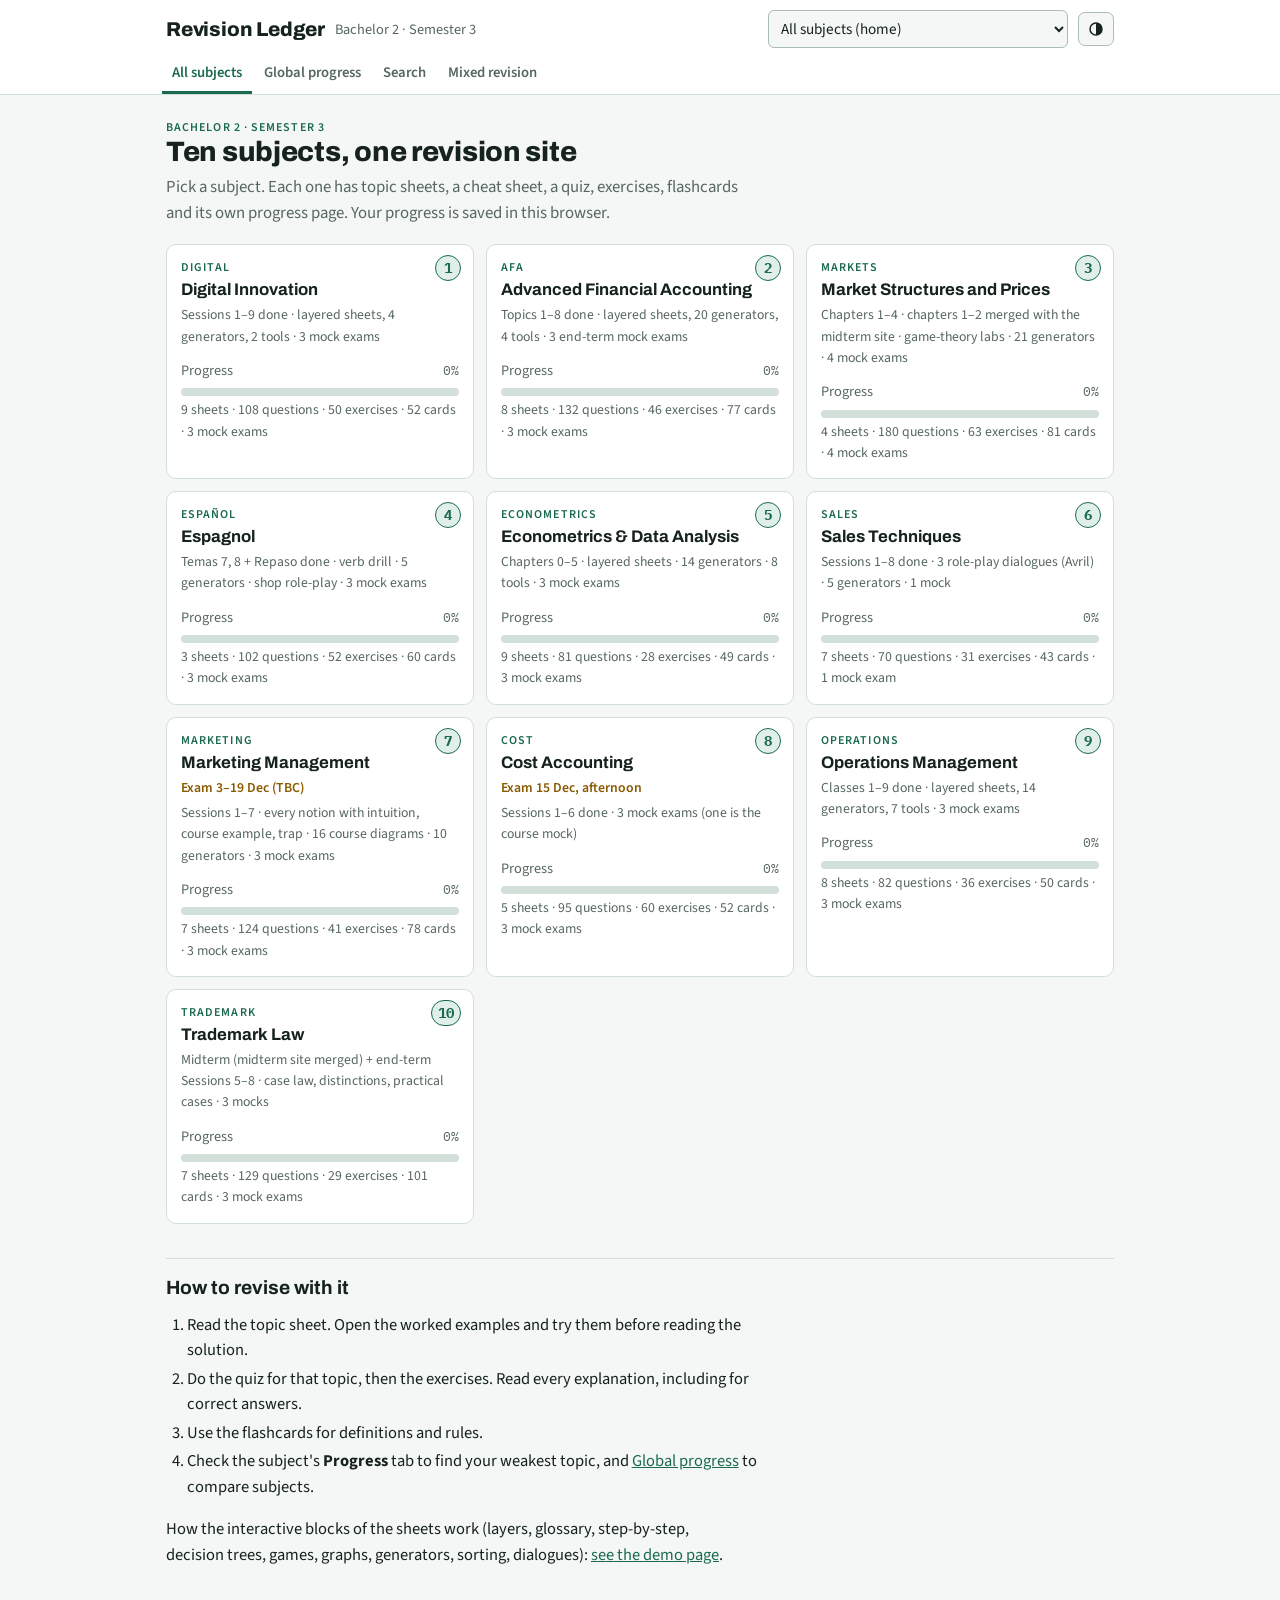
==== site/index.html @ c90f9401 "MazRévision" ====
<!doctype html>
<html lang="en">
<head>
<meta charset="utf-8">
<meta name="viewport" content="width=device-width,initial-scale=1,viewport-fit=cover">
<title>Revision Ledger</title>
<!-- theme chosen with the header toggle, applied before the first paint -->
<script>try{var p=JSON.parse(localStorage.getItem('revledger:prefs')||'{}');if(p.theme==='light'||p.theme==='dark')document.documentElement.setAttribute('data-theme',p.theme)}catch(e){}</script>
<link rel="preconnect" href="https://fonts.googleapis.com">
<link rel="preconnect" href="https://fonts.gstatic.com" crossorigin>
<link rel="stylesheet" href="https://fonts.googleapis.com/css2?family=Archivo:wght@500;700;800&family=Source+Sans+3:ital,wght@0,400;0,600;0,700;1,400&family=IBM+Plex+Mono:wght@400;500&display=swap">
<link rel="stylesheet" href="assets/style.css">
</head>
<body>
<header class="top" id="top"></header>
<main id="main"><noscript><p>This site needs JavaScript to run.</p></noscript></main>

<!-- 1. Engine (always first) -->
<script src="assets/engine.js"></script>
<script src="assets/widgets.js"></script>

<!-- 2. Catalogue: the ten subjects (name, short name). Display order = SUBJECT_ORDER in assets/engine.js (exam order), not this list. A subject without a loaded file shows as "not added yet". -->
<script>
Rev.catalog([
  {slug:'digital-innovation',    name:'Digital Innovation',              short:'Digital'},
  {slug:'afa',                   name:'Advanced Financial Accounting',   short:'AFA'},
  {slug:'market-structures',     name:'Market Structures and Price',     short:'Markets'},
  {slug:'espagnol',              name:'Espagnol',                        short:'Español'},
  {slug:'econometrics',          name:'Econometrics & Data Analysis',    short:'Econometrics'},
  {slug:'sales-techniques',      name:'Sales Techniques',                short:'Sales'},
  {slug:'marketing-management',  name:'Marketing Management',            short:'Marketing'},
  {slug:'cost-accounting',       name:'Cost Accounting',                 short:'Cost'},
  {slug:'operations-management', name:'Operations Management',           short:'Operations'},
  {slug:'trademark-law',         name:'Trademark Law',                   short:'Trademark'}
]);
</script>

<!-- 3. Shared modules (before the subjects that use them) -->
<script src="modules/accounting.js"></script>
<script src="modules/law.js"></script>

<!-- 4. Subjects: one tag per file in subjects/ (any order: the display order comes from SUBJECT_ORDER) -->
<script src="subjects/digital-innovation.js"></script>
<script src="subjects/afa.js"></script>
<script src="subjects/market-structures.js"></script>
<script src="subjects/espagnol.js"></script>
<script src="subjects/econometrics.js"></script>
<script src="subjects/sales-techniques.js"></script>
<script src="subjects/marketing-management.js"></script>
<script src="subjects/cost-accounting.js"></script>
<script src="subjects/operations-management.js"></script>
<script src="subjects/trademark-law.js"></script>

<!-- 5. Site-wide pages across all subjects (#search, #mixed) -->
<script src="assets/hub.js"></script>
</body>
</html>
---- site/assets/style.css ----
/* Revision Ledger: shared design, taken from the AFA Revision Ledger.
   Every colour is a token on :root, redefined for dark mode (system setting, or the header toggle through data-theme).
   Layout: sticky header (brand, subject selector, theme toggle, section tabs), single reading column (max 980px). */
:root{
  --paper:#f4f7f5; --surface:#ffffff; --ink:#15221d; --muted:#56675f; --rule:#d3dfd9; --rule-strong:#a9bdb4;
  --ledger:#1b6a50; --ledger-soft:#e1efe9; --debit:#1f4c8c; --credit:#a3342b;
  --ok:#1f7a45; --ok-soft:#e2f3e8; --bad:#b0352a; --bad-soft:#f8e4e1; --warn:#8a5a00; --warn-soft:#fbf0d9;
  --f-display:"Archivo","Helvetica Neue",Arial,sans-serif;
  --f-body:"Source Sans 3","Segoe UI",system-ui,sans-serif;
  --f-mono:"IBM Plex Mono",ui-monospace,"SFMono-Regular",Menlo,monospace;
  color-scheme:light;
}
@media (prefers-color-scheme: dark){:root:not([data-theme="light"]){
  --paper:#0e1412; --surface:#151e1a; --ink:#e2ebe6; --muted:#93a59c; --rule:#26342e; --rule-strong:#3d5048;
  --ledger:#56b893; --ledger-soft:#173027; --debit:#86aef0; --credit:#ef8f84;
  --ok:#5fcb8a; --ok-soft:#163223; --bad:#f0897d; --bad-soft:#3a1d1a; --warn:#e5b65c; --warn-soft:#352a14; color-scheme:dark}}
:root[data-theme="dark"]{
  --paper:#0e1412; --surface:#151e1a; --ink:#e2ebe6; --muted:#93a59c; --rule:#26342e; --rule-strong:#3d5048;
  --ledger:#56b893; --ledger-soft:#173027; --debit:#86aef0; --credit:#ef8f84;
  --ok:#5fcb8a; --ok-soft:#163223; --bad:#f0897d; --bad-soft:#3a1d1a; --warn:#e5b65c; --warn-soft:#352a14; color-scheme:dark}
*{box-sizing:border-box}
html{-webkit-text-size-adjust:100%;text-size-adjust:100%}
body{margin:0;background:var(--paper);color:var(--ink);font-family:var(--f-body);font-size:16.5px;line-height:1.55;padding-bottom:env(safe-area-inset-bottom,0px)}
img{max-width:100%}
[hidden]{display:none!important}
a{color:var(--ledger)}
.sr-only{position:absolute;width:1px;height:1px;padding:0;margin:-1px;overflow:hidden;clip:rect(0,0,0,0);white-space:nowrap;border:0}

/* ---------- header ---------- */
header.top{position:sticky;top:0;z-index:10;background:var(--surface);border-bottom:1px solid var(--rule);padding-top:env(safe-area-inset-top,0px)}
.top-inner{max-width:980px;margin:0 auto;padding:10px 16px 0;display:flex;flex-direction:column;gap:6px}
.bar-row{display:flex;align-items:center;gap:10px;min-width:0}
.brand{flex:none;color:var(--ink);text-decoration:none;font-family:var(--f-display);font-weight:800;font-size:1.25rem;letter-spacing:-.01em;white-space:nowrap}
.tagline{flex:1 1 0;min-width:0;color:var(--muted);font-size:.9rem;white-space:nowrap;overflow:hidden;text-overflow:ellipsis;padding-top:3px}
.subj-sel{margin-left:auto;flex:0 1 300px;min-width:0}
.theme-btn{flex:none;display:inline-grid;place-items:center;width:36px;height:34px;padding:0;border:1px solid var(--rule-strong);border-radius:7px;background:var(--paper);color:var(--ink);cursor:pointer}
.theme-btn svg{width:18px;height:18px}
nav.tabs{display:flex;gap:2px;overflow-x:auto;scrollbar-width:thin;margin:0 -4px}
nav.tabs a{font:600 .92rem var(--f-body);color:var(--muted);text-decoration:none;border-bottom:3px solid transparent;padding:8px 10px;white-space:nowrap}
nav.tabs a[aria-current="page"]{color:var(--ledger);border-bottom-color:var(--ledger)}
nav.tabs a:hover{color:var(--ink)}
@media (max-width:700px){.tagline{display:none}.subj-sel{flex:1 1 auto;max-width:none}}
@media (max-width:420px){.brand{font-size:1.02rem}}
a:focus-visible,button:focus-visible,select:focus-visible,input:focus-visible,summary:focus-visible,[tabindex]:focus-visible{outline:2px solid var(--ledger);outline-offset:2px}

/* ---------- reading column and sheet typography ---------- */
main{max-width:980px;margin:0 auto;padding-inline:16px;padding-block:24px 64px}
h2{font-family:var(--f-display);font-weight:800;font-size:1.75rem;line-height:1.15;margin:0 0 6px;text-wrap:balance;letter-spacing:-.01em}
h3{font-family:var(--f-display);font-weight:700;font-size:1.2rem;margin:34px 0 10px;text-wrap:balance;padding-top:14px;border-top:1px solid var(--rule)}
h4{font-family:var(--f-display);font-weight:700;font-size:1rem;margin:18px 0 6px}
p,li{max-width:72ch}
ul,ol{padding-left:1.25em;margin:8px 0}
li{margin:3px 0}
.lede{color:var(--muted);font-size:1.05rem;margin:0 0 18px}
.eyebrow{font:600 .75rem var(--f-body);text-transform:uppercase;letter-spacing:.09em;color:var(--ledger)}
code,.num{font-family:var(--f-mono);font-size:.92em}
.formula{font-family:var(--f-mono);font-size:.92rem;background:var(--ledger-soft);border-left:3px solid var(--ledger);padding:10px 12px;margin:10px 0;border-radius:0 6px 6px 0;overflow-x:auto;white-space:pre-wrap}
.trap{background:var(--warn-soft);border:1px solid color-mix(in srgb,var(--warn) 35%,transparent);border-radius:8px;padding:10px 14px;margin:14px 0}
.trap>b:first-child{color:var(--warn);font-size:.78rem;text-transform:uppercase;letter-spacing:.08em;display:block;margin-bottom:2px}
.note{background:var(--surface);border:1px dashed var(--rule-strong);border-radius:8px;padding:10px 14px;margin:14px 0;color:var(--muted);font-size:.95rem}
.note b:first-child{color:var(--ink)}
.tbl{overflow-x:auto;margin:10px 0}
table{border-collapse:collapse;font-size:.95rem;min-width:100%}
th,td{padding:6px 10px;border-bottom:1px solid var(--rule);text-align:left;vertical-align:top}
th{font:600 .78rem var(--f-body);text-transform:uppercase;letter-spacing:.06em;color:var(--muted);border-bottom:1px solid var(--rule-strong)}
td.n,th.n{text-align:right;font-family:var(--f-mono);font-variant-numeric:tabular-nums;white-space:nowrap}
table.je{background:var(--surface);border:1px solid var(--rule);border-radius:6px}
table.je td.dr{color:var(--debit)} table.je td.cr{color:var(--credit)}
table.je td.acc.credit{padding-left:34px}
table.je td.type{font-family:var(--f-mono);font-size:.82rem;color:var(--muted);white-space:nowrap}
.ex{background:var(--surface);border:1px solid var(--rule);border-left:4px solid var(--debit);border-radius:0 8px 8px 0;margin:14px 0;padding:0 14px}
.ex>.ex-h{padding:10px 0 6px;font-weight:600;display:flex;gap:8px;align-items:baseline;flex-wrap:wrap;border-bottom:1px solid var(--rule);margin-bottom:8px}
.ex>.ex-h .tag{margin-left:auto;font:500 .72rem var(--f-mono);color:var(--muted);white-space:nowrap;text-transform:uppercase;letter-spacing:.04em}
.ex>.ex-b{padding:0 0 12px}
.ex>.ex-b>:first-child{margin-top:0}
.grid2{display:grid;grid-template-columns:repeat(auto-fit,minmax(260px,1fr));gap:14px}
.grid2>*{min-width:0}
.panel{background:var(--surface);border:1px solid var(--rule);border-radius:10px;padding:14px 16px}
.panel h4{margin-top:0}
.panel .meta{color:var(--muted);font-size:.88rem;margin:8px 0 0}
.pill{display:inline-block;font:600 .72rem var(--f-body);letter-spacing:.05em;text-transform:uppercase;padding:2px 8px;border-radius:99px;background:var(--ledger-soft);color:var(--ledger)}
.pill.src{background:transparent;border:1px solid var(--rule-strong);color:var(--muted)}
.btn{font:600 .95rem var(--f-body);border-radius:7px;padding:8px 14px;border:1px solid var(--ledger);background:var(--ledger);color:var(--surface);cursor:pointer}
a.btn,label.btn{text-decoration:none;display:inline-block}
.btn.ghost{background:transparent;color:var(--ledger)}
.btn.small{padding:5px 10px;font-size:.85rem}
.btn:disabled{opacity:.45;cursor:default}
.row{display:flex;gap:10px;flex-wrap:wrap;align-items:center}
select,input[type=text]{font:inherit;font-size:.95rem;color:var(--ink);background:var(--paper);border:1px solid var(--rule-strong);border-radius:6px;padding:6px 8px;max-width:100%}
.filters{display:flex;gap:8px;flex-wrap:wrap;margin:6px 0 16px}
.chip{font:600 .85rem var(--f-body);border:1px solid var(--rule-strong);background:var(--surface);color:var(--muted);border-radius:99px;padding:5px 12px;cursor:pointer}
a.chip{text-decoration:none;display:inline-block}
.chip[aria-pressed="true"],.chip[aria-current="page"]{background:var(--ledger);border-color:var(--ledger);color:var(--surface)}
.ok-t{color:var(--ok)} .ko-t{color:var(--bad)}
.done-mark{color:var(--ok);font-weight:600}

/* ---------- home, overview and sheet navigation ---------- */
.toc{display:grid;grid-template-columns:repeat(auto-fit,minmax(210px,1fr));gap:12px;margin:16px 0}
.toc a,.toc button{text-align:left;font:inherit;color:var(--ink);text-decoration:none;background:var(--surface);border:1px solid var(--rule);border-radius:10px;padding:14px;cursor:pointer;display:flex;flex-direction:column;gap:4px;min-width:0}
.toc a:hover,.toc button:hover{border-color:var(--ledger)}
.toc b{font-family:var(--f-display);font-size:1.02rem}
.toc small{color:var(--muted)}
.toc small.done-mark{color:var(--ok)}
.subjects{display:grid;grid-template-columns:repeat(auto-fill,minmax(260px,1fr));gap:12px;margin:16px 0}
.subj{display:flex;flex-direction:column;gap:4px;background:var(--surface);border:1px solid var(--rule);border-radius:10px;padding:14px;color:var(--ink);text-decoration:none;min-width:0}
.subj:hover{border-color:var(--ledger)}
.subj b{font-family:var(--f-display);font-size:1.05rem;line-height:1.25}
.subj small{color:var(--muted)}
.subj .stat{margin:8px 0 2px}
.subj.todo{background:transparent;border-style:dashed}
.subj.todo b{color:var(--muted)}
.sheetnav{display:flex;gap:8px;flex-wrap:wrap;align-items:center;margin:0 0 20px}
.sheetnav .pill{margin-left:auto}
.pager{display:flex;gap:10px;flex-wrap:wrap;align-items:center;margin-top:36px;padding-top:14px;border-top:1px solid var(--rule)}
.pager .nav{margin-left:auto;display:flex;gap:8px;flex-wrap:wrap}
hr.sep{border:0;border-top:2px solid var(--rule-strong);margin:40px 0}

/* ---------- quiz and exercises ---------- */
.qcard{background:var(--surface);border:1px solid var(--rule);border-radius:12px;padding:18px}
.qmeta{display:flex;gap:8px;flex-wrap:wrap;align-items:center;margin-bottom:10px;color:var(--muted);font-size:.85rem}
.qtext{font-size:1.08rem;font-weight:600;margin:0 0 12px;white-space:pre-line}
.opts{display:flex;flex-direction:column;gap:8px}
.opt{text-align:left;font:inherit;color:var(--ink);background:var(--paper);border:1px solid var(--rule-strong);border-radius:8px;padding:9px 12px;cursor:pointer;display:flex;gap:10px}
.opt .k{font-family:var(--f-mono);color:var(--muted)}
.opt:hover:not(:disabled){border-color:var(--ledger)}
.opt[aria-pressed="true"]{background:var(--ledger-soft);border-color:var(--ledger)}
.opt.right{background:var(--ok-soft);border-color:var(--ok)}
.opt.wrong{background:var(--bad-soft);border-color:var(--bad)}
.opt:disabled{cursor:default}
.feedback{margin-top:14px;padding:12px 14px;border-radius:8px;background:var(--paper);border:1px solid var(--rule)}
.feedback.ok b.v{color:var(--ok)} .feedback.ko b.v{color:var(--bad)}
.score{font-family:var(--f-mono);font-size:.9rem;color:var(--muted)}
.drill{background:var(--surface);border:1px solid var(--rule);border-radius:12px;padding:16px;margin:0 0 16px}
.drill .prompt{margin:6px 0 12px}
.xcard .xtitle{color:var(--ink)}
.xstat{margin-left:auto}
.result{margin-top:10px;font-size:.95rem}
.result.ok{color:var(--ok)} .result.ko{color:var(--bad)}
.box:not(:empty){margin-top:12px}
.answer{margin:6px 0 10px}
.hint{font-size:.9rem;color:var(--muted);margin:8px 0 0}
.ansrow{display:flex;gap:8px;align-items:center;flex-wrap:wrap;margin-top:10px;font-weight:600}
.ansrow input{width:150px;font-family:var(--f-mono);text-align:right}
.ansrow input.txt{width:min(100%,340px);font-family:var(--f-body);text-align:left}
.ansrow .unit{color:var(--muted);font-weight:400}
input.good,select.good{background:var(--ok-soft);border-color:var(--ok)}
input.bad,select.bad{background:var(--bad-soft);border-color:var(--bad)}
input.warn{background:var(--warn-soft);border-color:var(--warn)}
.part{margin-top:14px;padding-top:10px;border-top:1px dashed var(--rule)}
.part-q{font-weight:600}
.part .ansrow{margin-top:6px}
.mrow{display:grid;grid-template-columns:minmax(0,1fr) minmax(0,1fr);gap:6px 12px;align-items:center;padding:7px 0;border-bottom:1px solid var(--rule)}
.mrow select{width:100%}
.mrow.good label{color:var(--ok)} .mrow.bad label{color:var(--bad)}
@media (max-width:560px){.mrow{grid-template-columns:minmax(0,1fr)}}
.olist{list-style:none;padding:0;margin:8px 0;display:flex;flex-direction:column;gap:6px}
.olist li{max-width:none;margin:0;display:flex;gap:10px;align-items:center;background:var(--paper);border:1px solid var(--rule-strong);border-radius:8px;padding:6px 8px}
.olist .n{font-family:var(--f-mono);color:var(--muted);min-width:1.4em;text-align:right}
.olist .t{flex:1;min-width:0}
.olist .mv{display:flex;gap:4px}
.olist .mv button{width:34px;height:32px;border:1px solid var(--rule-strong);border-radius:6px;background:var(--surface);color:var(--ink);cursor:pointer;font-size:1rem}
.olist .mv button:disabled{opacity:.35;cursor:default}
.olist li.good{background:var(--ok-soft);border-color:var(--ok)}
.olist li.bad{background:var(--bad-soft);border-color:var(--bad)}

/* ---------- flashcards ---------- */
.fc-wrap{display:flex;flex-direction:column;align-items:center;gap:14px}
.fc{width:100%;max-width:620px;min-height:220px;background:var(--surface);border:1px solid var(--rule-strong);border-radius:14px;padding:22px;display:flex;flex-direction:column;justify-content:center;cursor:pointer;position:relative;
  background-image:repeating-linear-gradient(to bottom,transparent 0,transparent 31px,var(--rule) 31px,var(--rule) 32px);background-position:0 54px}
.fc .side{position:absolute;top:10px;left:14px;font:600 .7rem var(--f-body);text-transform:uppercase;letter-spacing:.08em;color:var(--muted)}
.fc .face{font-size:1.15rem;white-space:pre-line;background:var(--surface);padding:2px 0}
.fc.back .face{font-size:1rem}

/* ---------- progress ---------- */
.bar{height:8px;background:var(--rule);border-radius:99px;overflow:hidden}
.bar>i{display:block;height:100%;background:var(--ledger)}
.stat{display:flex;justify-content:space-between;gap:10px;font-size:.9rem;color:var(--muted);margin:10px 0 4px}
.confirm{display:inline-flex;gap:8px;align-items:center;flex-wrap:wrap}
@media (prefers-reduced-motion:no-preference){.opt,.chip,.toc a,.toc button,.subj{transition:border-color .15s,background .15s}}

/* ---------- mock exams ---------- */
.mocklist{display:grid;grid-template-columns:repeat(auto-fit,minmax(260px,1fr));gap:14px;margin:16px 0}
.mock-card{display:flex;flex-direction:column}
.mock-card h4{margin:2px 0 0;font-size:1.1rem}
.mock-card p{margin:6px 0}
.mock-card .row{margin-top:auto;padding-top:10px}
.facts{display:grid;grid-template-columns:auto minmax(0,1fr);gap:4px 16px;margin:0 0 6px}
.facts dt{color:var(--muted);font-size:.92rem}
.facts dd{margin:0}
.qnav{display:flex;flex-wrap:wrap;gap:6px;margin:10px 0 18px}
.qnav button{min-width:34px;font:600 .82rem var(--f-mono);padding:5px 6px;border:1px solid var(--rule-strong);border-radius:6px;color:var(--muted);background:var(--surface);cursor:pointer}
.qnav button.done{background:var(--ledger-soft);border-color:var(--ledger);color:var(--ledger)}
.qnav button.full{background:var(--ok-soft);border-color:var(--ok);color:var(--ok)}
.qnav button.part,.qnav button.self{background:var(--warn-soft);border-color:var(--warn);color:var(--warn)}
.qnav button.zero{background:var(--bad-soft);border-color:var(--bad);color:var(--bad)}
.msec h3 .pill{vertical-align:middle}
.mq{scroll-margin-top:130px}
.mq .qmeta .pill{margin-left:auto}
.mq .prompt{overflow-x:auto}
.ppts{font-weight:400;color:var(--muted);font-size:.88rem;white-space:nowrap}
.part-a{margin:6px 0}
.mockbar{position:fixed;left:0;right:0;bottom:0;z-index:20;background:var(--surface);border-top:1px solid var(--rule-strong);padding:8px 16px calc(8px + env(safe-area-inset-bottom,0px));box-shadow:0 -4px 14px color-mix(in srgb,var(--ink) 8%,transparent)}
.mockbar-in{max-width:980px;margin:0 auto;display:flex;gap:6px 14px;align-items:center;flex-wrap:wrap}
.timer{font:600 1.2rem var(--f-mono);font-variant-numeric:tabular-nums}
.timer.low{color:var(--bad)}
.mockbar .answered{color:var(--muted);font-size:.9rem}
.mb-act{margin-left:auto}
.mock-spacer{height:110px}
.mock-score .scorebig{font:800 2.6rem/1.1 var(--f-display);margin:4px 0;font-variant-numeric:tabular-nums}
.mock-score .scorebig small{font-size:1.25rem;color:var(--muted);font-weight:700}
.warn-t{color:var(--warn)}
.mres:not(:empty){margin-top:14px;padding-top:10px;border-top:1px dashed var(--rule-strong)}
.verdict{font-weight:600;margin:0 0 8px}
.rubric-box{margin:8px 0}
.rubric{list-style:none;padding:0;margin:6px 0 0}
.rubric li{display:flex;gap:10px;align-items:flex-start;padding:5px 0;max-width:none;border-bottom:1px solid var(--rule)}
.rubric input{margin-top:5px;width:18px;height:18px;flex:none;accent-color:var(--ledger)}
.rubric label{flex:1;min-width:0}
.rubric .rp{font-family:var(--f-mono);font-size:.85rem;color:var(--muted);white-space:nowrap}
textarea{font:inherit;font-size:.95rem;color:var(--ink);background:var(--paper);border:1px solid var(--rule-strong);border-radius:6px;padding:8px 10px;width:100%;max-width:100%;resize:vertical;display:block}
textarea:focus-visible{outline:2px solid var(--ledger);outline-offset:2px}
.sheetlink{font-size:.92rem;margin:10px 0 0}
/* print version of a mock exam */
.print-doc{background:var(--surface);border:1px solid var(--rule);border-radius:10px;padding:20px;margin-top:16px}
.print-doc[data-mode="paper"] .print-key,.print-doc[data-mode="key"] .print-paper{display:none}
.print-key{margin-top:32px;padding-top:20px;border-top:2px dashed var(--rule-strong)}
.print-doc[data-mode="key"] .print-key{margin-top:0;padding-top:0;border-top:0}
.p-head{border-bottom:2px solid var(--ink);padding-bottom:8px;margin-bottom:14px}
.p-head p{margin:4px 0}
.p-q{margin:14px 0;padding-top:10px;border-top:1px solid var(--rule)}
.p-q h4{margin:0 0 6px;display:flex;flex-wrap:wrap;gap:2px 10px;align-items:baseline}
.p-q h4 span{margin-left:auto;font:500 .82rem var(--f-mono);color:var(--muted);text-align:right}
.p-opts{margin:6px 0 0;padding-left:1.8em}
.p-part{margin-top:10px}
.p-ans{margin:10px 0;display:flex;gap:8px;align-items:flex-end;flex-wrap:wrap}
.p-line{display:inline-block;width:min(160px,40vw);border-bottom:1px solid var(--ink);height:1.3em}
.p-lines{height:calc(var(--n,6) * 1.9em);background:repeating-linear-gradient(to bottom,transparent 0,transparent calc(1.9em - 1px),var(--rule-strong) calc(1.9em - 1px),var(--rule-strong) 1.9em)}
.p-order{list-style:none;padding:0}
.p-box{display:inline-block;width:1.7em;height:1.4em;border:1px solid var(--ink);border-radius:3px;vertical-align:middle;margin-right:8px}
table.p-je td{height:1.9em;border:1px solid var(--rule)}
@media print{
  :root,:root:not([data-theme="light"]),:root[data-theme="dark"]{
    --paper:#fff;--surface:#fff;--ink:#000;--muted:#444;--rule:#bbb;--rule-strong:#777;
    --ledger:#1b6a50;--ledger-soft:#eef5f1;--debit:#1f4c8c;--credit:#a3342b;
    --ok:#1f7a45;--ok-soft:#fff;--bad:#b0352a;--bad-soft:#fff;--warn:#8a5a00;--warn-soft:#fff;color-scheme:light}
  header.top,.noprint,.mockbar,.qnav{display:none!important}
  body{font-size:11pt;background:#fff}
  main{max-width:none;padding:0}
  .print-doc{border:0;padding:0;margin:0;border-radius:0}
  .print-key{break-before:page;border-top:0;margin-top:0;padding-top:0}
  .p-q,.formula,table,.answer{break-inside:avoid}
  h3{break-after:avoid}
  a{color:inherit;text-decoration:none}
  .tbl{overflow:visible}
}

/* ---------- interactive blocks (assets/widgets.js) ---------- */
.olist .grip{cursor:grab;color:var(--muted);touch-action:none;user-select:none;padding:2px 4px;font-size:1.05rem;line-height:1}
.olist li.dragging{opacity:.55;border-style:dashed}
.olist li.drop-before{box-shadow:0 -3px 0 var(--ledger)}
.olist li.drop-after{box-shadow:0 3px 0 var(--ledger)}
/* layered notion */
.notion{margin:0 0 8px}
.notion>h3{scroll-margin-top:120px}
.ess{background:var(--surface);border:1px solid var(--rule);border-left:4px solid var(--ledger);border-radius:0 10px 10px 0;padding:10px 14px;margin:8px 0 10px}
.ess-k{display:block;font:600 .7rem var(--f-body);text-transform:uppercase;letter-spacing:.09em;color:var(--ledger);margin-bottom:2px}
.ess p{margin:4px 0}
.layer{border:1px solid var(--rule);border-radius:8px;margin:8px 0;background:var(--surface)}
.layer>.lh{display:flex;gap:10px;align-items:baseline;flex-wrap:wrap;padding:8px 12px 4px;font-weight:600}
.layer .lk{font:600 .72rem var(--f-body);text-transform:uppercase;letter-spacing:.08em;padding:2px 8px;border-radius:99px;background:var(--ledger-soft);color:var(--ledger);white-space:nowrap}
.layer.l-understand{border-left:4px solid var(--ledger);border-radius:0 8px 8px 0}
.layer.l-example{border-left:4px solid var(--debit);border-radius:0 8px 8px 0}
.layer.l-example .lk{background:color-mix(in srgb,var(--debit) 14%,transparent);color:var(--debit)}
.layer.l-trap{border-left:4px solid var(--warn);border-radius:0 8px 8px 0;background:color-mix(in srgb,var(--warn-soft) 45%,var(--surface))}
.layer.l-trap .lk{background:var(--warn-soft);color:var(--warn)}
.layer .lt{font-weight:600;min-width:0}
.layer>.lb{padding:2px 14px 12px}
.layer>.lb>:first-child{margin-top:4px}
.layer .ex{border-left-width:1px;border-radius:8px}
.tryit{border:1px dashed var(--ledger);border-radius:10px;padding:10px 14px;margin:10px 0;background:var(--paper)}
.try-k{font:600 .72rem var(--f-body);text-transform:uppercase;letter-spacing:.09em;color:var(--ledger)}
.try-q{font-weight:600;margin:4px 0 8px}
.nstat{display:flex;gap:8px;flex-wrap:wrap;align-items:center;font-size:.88rem;color:var(--muted);margin:6px 0 4px}
.chip.warnchip[aria-pressed="true"]{background:var(--warn);border-color:var(--warn)}
.sheet-toc{background:var(--surface);border:1px solid var(--rule);border-radius:10px;padding:10px 14px;margin:0 0 18px}
.sheet-toc .toc-head{display:flex;gap:10px;align-items:center;justify-content:space-between;flex-wrap:wrap}
.sheet-toc ol{list-style:none;padding:0;margin:8px 0 0;display:grid;grid-template-columns:repeat(auto-fill,minmax(220px,1fr));gap:4px 14px}
.sheet-toc li{margin:0;max-width:none}
.sheet-toc li button{font:inherit;font-size:.92rem;color:var(--ledger);background:none;border:0;padding:3px 0;cursor:pointer;text-align:left;display:flex;gap:6px;width:100%}
.sheet-toc li button span:first-child{flex:1;min-width:0}
.sheet-toc .ns{color:var(--ok);font-weight:700}
h3[tabindex="-1"]:focus{outline:none}
/* glossary */
.gl{text-decoration:underline dotted var(--ledger);text-decoration-thickness:1.5px;text-underline-offset:3px;cursor:help}
.gl:focus-visible{outline:2px solid var(--ledger);outline-offset:1px;border-radius:2px}
.gl-pop{position:absolute;z-index:40;background:var(--surface);color:var(--ink);border:1px solid var(--rule-strong);border-radius:8px;padding:9px 12px;box-shadow:0 6px 22px color-mix(in srgb,var(--ink) 16%,transparent);font-size:.92rem;line-height:1.45;display:flex;flex-direction:column;gap:3px}
.gl-pop b{font-family:var(--f-display)}
.gl-pop a{font-size:.85rem}
dl.gloss{margin:0}
.gl-letter{font:800 1.1rem var(--f-display);color:var(--ledger);border-bottom:1px solid var(--rule);margin:18px 0 4px;padding-bottom:2px}
.gl-item{padding:6px 0;border-bottom:1px solid var(--rule)}
.gl-item dt{font-weight:700}
.gl-item dt small{font-weight:400;color:var(--muted)}
.gl-item dd{margin:2px 0 0;max-width:80ch}
.gl-topic{font-size:.85rem;white-space:nowrap}
/* shared */
.w{margin:12px 0}
.w-title{font-family:var(--f-display);font-weight:700;margin:0 0 8px}
.st-intro{margin:0 0 10px}
.stepper,.tree,.game,.play,.plotw,.genw,.dialog{background:var(--surface);border:1px solid var(--rule);border-radius:12px;padding:14px 16px}
.st-list{margin:10px 0;padding-left:1.4em}
.st-list li{margin:6px 0;max-width:none}
.st-new{animation:stIn .25s ease-out}
@keyframes stIn{from{opacity:0;transform:translateY(-3px)}to{opacity:1;transform:none}}
@media (prefers-reduced-motion:reduce){.st-new{animation:none}}
/* decision tree */
.crumbs{list-style:none;padding:0;margin:4px 0 10px;display:flex;flex-direction:column;gap:4px}
.crumbs li{margin:0;max-width:none}
.crumb{font:inherit;font-size:.9rem;text-align:left;color:var(--ink);background:var(--paper);border:1px solid var(--rule);border-left:3px solid var(--ledger);border-radius:0 6px 6px 0;padding:4px 10px;cursor:pointer;width:100%}
.crumb:disabled{cursor:default}
.crumb .cq{color:var(--muted)}
.tq{font-weight:700;margin:4px 0 8px}
.tree-end{border:1px solid var(--ok);background:var(--ok-soft);border-radius:10px;padding:10px 14px}
.te-c{font:700 1.08rem var(--f-display);margin:2px 0 6px}
.case-box{background:var(--paper);border:1px solid var(--rule-strong);border-radius:8px;padding:8px 12px;margin:0 0 10px}
.tree-map ul{margin:4px 0 4px 6px;padding-left:16px;border-left:1px solid var(--rule-strong)}
.tree-map li{margin:4px 0;max-width:none}
.tm-q{font-weight:600}
.tm-end{color:var(--ok);font-weight:600}
/* games */
.gtable td,.gtable th{text-align:center;white-space:nowrap;padding:6px 6px}
.gtable tbody th{text-align:left;color:var(--ink);text-transform:none;letter-spacing:0;font:600 .92rem var(--f-body)}
.gcell{font-family:var(--f-mono)}
.gcell[role="button"]{cursor:pointer}
.gcell.on{background:var(--ledger-soft);outline:2px solid var(--ledger);outline-offset:-2px}
.gcell.good{background:var(--ok-soft);outline:2px solid var(--ok);outline-offset:-2px}
.gcell.bad{background:var(--bad-soft);outline:2px solid var(--bad);outline-offset:-2px}
.gcell.miss{outline:2px dashed var(--ok);outline-offset:-2px}
.pay{font:600 .95rem var(--f-mono);min-width:1.7em;padding:3px 4px;border:1px solid transparent;border-radius:5px;background:none;cursor:pointer}
.pay.p-r{color:var(--debit)} .pay.p-c{color:var(--credit)}
.pay.on{text-decoration:underline;text-decoration-thickness:2px;text-underline-offset:3px;border-color:currentColor}
.pay.good{background:var(--ok-soft);border-color:var(--ok)}
.pay.bad{background:var(--bad-soft);border-color:var(--bad)}
.pay.miss{border:1px dashed var(--ok)}
/* graphs */
.plot{width:100%;height:auto;display:block;max-width:560px;font-family:var(--f-body)}
.plot .pg{stroke:var(--rule);stroke-width:.6}
.plot .pax{stroke:var(--ink);stroke-width:1.2}
.plot .pt{fill:var(--muted);font-size:10px;font-family:var(--f-mono)}
.plot .pl{fill:var(--muted);font-size:11px;font-style:italic}
.plot .pd{stroke:var(--muted);stroke-dasharray:3 3}
.plot .pm{fill:var(--ink);font-size:10.5px;font-family:var(--f-mono)}
.plot .pa{font-size:11px;font-weight:700}
.plot .pp{fill:var(--ink);font-size:10.5px;font-weight:600}
.fig{margin:12px 0}
.fig figcaption{color:var(--muted);font-size:.9rem}
.plot-grid{display:grid;grid-template-columns:minmax(0,3fr) minmax(0,2fr);gap:14px;align-items:start}
@media (max-width:700px){.plot-grid{grid-template-columns:minmax(0,1fr)}}
.sliders{display:flex;flex-direction:column;gap:8px;margin-bottom:8px}
.sl label{display:flex;justify-content:space-between;gap:8px;font-size:.9rem;font-weight:600}
.sl output{color:var(--ledger)}
.sl input[type=range]{width:100%;accent-color:var(--ledger)}
.readout{margin-top:8px;font-size:.92rem}
.readout table{font-size:.9rem}
/* generators */
.genw .prompt{margin:6px 0 4px}
.genw .score{margin:10px 0 0}
/* sorting */
.sortw{display:flex;flex-direction:column;gap:10px}
.spool{display:flex;flex-wrap:wrap;gap:6px;min-height:46px;padding:8px;border:1px dashed var(--rule-strong);border-radius:8px;background:var(--paper)}
.sbins{display:grid;grid-template-columns:repeat(auto-fit,minmax(170px,1fr));gap:8px}
.sbin{border:1px solid var(--rule-strong);border-radius:8px;background:var(--surface);min-height:90px;display:flex;flex-direction:column}
.sbin.over,.spool.over{border-color:var(--ledger);background:var(--ledger-soft)}
.sbin-h{font:700 .9rem var(--f-body);text-align:left;background:var(--paper);color:var(--ink);border:0;border-bottom:1px solid var(--rule);border-radius:8px 8px 0 0;padding:6px 10px;cursor:pointer;display:flex;justify-content:space-between;gap:6px}
.sb-n{font-family:var(--f-mono);color:var(--muted);font-weight:500}
.sbin-b{display:flex;flex-wrap:wrap;gap:6px;padding:8px}
.scard{font:inherit;font-size:.92rem;text-align:left;color:var(--ink);background:var(--surface);border:1px solid var(--rule-strong);border-radius:7px;padding:5px 10px;cursor:grab;touch-action:none;max-width:100%}
.scard.sel{border-color:var(--ledger);background:var(--ledger-soft);box-shadow:0 0 0 2px var(--ledger)}
.scard.dragging{opacity:.4}
.scard.good{background:var(--ok-soft);border-color:var(--ok)}
.scard.bad{background:var(--bad-soft);border-color:var(--bad)}
.sghost{position:fixed;z-index:50;pointer-events:none;transform:translate(-50%,-60%);box-shadow:0 6px 18px color-mix(in srgb,var(--ink) 22%,transparent)}
.sort-why{margin:6px 0 0;font-size:.92rem}
/* dialogue */
.chat{display:flex;flex-direction:column;gap:8px;margin:6px 0 12px}
.bub{max-width:min(88%,560px);padding:8px 12px;border-radius:12px;border:1px solid var(--rule)}
.bub .who{display:block;font:600 .7rem var(--f-body);text-transform:uppercase;letter-spacing:.08em;color:var(--muted)}
.bub.them{background:var(--paper);align-self:flex-start;border-bottom-left-radius:3px}
.bub.me{background:var(--ledger-soft);align-self:flex-end;border-bottom-right-radius:3px}
.dfb{align-self:flex-end;max-width:min(88%,560px);font-size:.88rem;padding:4px 10px;border-radius:6px}
.dfb.ok{color:var(--ok);background:var(--ok-soft)} .dfb.warn{color:var(--warn);background:var(--warn-soft)} .dfb.ko{color:var(--bad);background:var(--bad-soft)}
@media print{.sheet-toc,.nstat,.tryit{display:none!important}.layer,.ex{break-inside:avoid}}
/* annotated outputs */
.annot{background:var(--surface);border:1px solid var(--rule);border-radius:12px;padding:14px 16px}
.ann-out td.ann,.ann-out th.ann{cursor:pointer;background:var(--ledger-soft);text-decoration:underline dotted var(--ledger);text-underline-offset:3px}
.ann-out td.ann:hover,.ann-out td.ann:focus-visible{outline:2px solid var(--ledger);outline-offset:-2px}
.ann-out td.ann-on{background:var(--ledger);color:var(--surface)}
.ann-out td.ann-q{background:var(--warn-soft);outline:2px solid var(--warn);outline-offset:-2px;text-decoration:none}
.ann-note{margin-top:10px;padding:10px 14px;border:1px solid var(--rule-strong);border-radius:8px;background:var(--paper)}
.ann-all dt{font-weight:700;margin-top:8px}
.ann-all dd{margin:2px 0 0}
.spss table{font-size:.86rem}
.spss caption{text-align:left;font-weight:700;padding:4px 0}
.spss-note{font-size:.8rem;color:var(--muted);margin:2px 0 8px}
figure.plot{margin:12px 0;max-width:100%}
figure.plot figcaption{color:var(--muted);font-size:.9rem}
.gtab input.tin{width:96px;font-family:var(--f-mono);text-align:right;padding:4px 6px}
.gtab td{vertical-align:middle}

/* hub pages (#search, #mixed) */
.hub-list{list-style:none;padding:0;margin:0 0 18px}
.hub-list li{padding:7px 0;border-bottom:1px solid var(--rule)}
.hub-list small{color:var(--muted)}

/* ---------- Content classes (case-based subjects; imported midterm sites) ---------- */
.ref{font:500 .86em var(--f-mono);color:var(--debit);white-space:normal}
.fr{font-style:italic;color:var(--muted)}
.key{background:var(--ledger-soft);border-left:4px solid var(--ledger);border-radius:0 8px 8px 0;padding:10px 14px;margin:12px 0}
.flag{background:var(--surface);border:1px dashed var(--warn);border-radius:8px;padding:10px 14px;margin:12px 0;font-size:.95rem}
.flag::before{content:"Check · outside the slides or slide differs";display:block;font:600 .7rem var(--f-body);text-transform:uppercase;letter-spacing:.08em;color:var(--warn);margin-bottom:2px}
.quote{border-left:3px solid var(--rule-strong);padding:6px 14px;margin:10px 0;font-style:italic;color:var(--ink);background:var(--surface);border-radius:0 8px 8px 0}
.irac{display:grid;grid-template-columns:minmax(90px,120px) 1fr;gap:8px 14px;margin:10px 0}
.irac>b{font:600 .76rem var(--f-body);text-transform:uppercase;letter-spacing:.07em;color:var(--ledger);padding-top:3px}
.irac>div>p:first-child{margin-top:0}
@media (max-width:560px){.irac{grid-template-columns:1fr;gap:2px}.irac>b{padding-top:8px}}
.gl-fr{display:inline-block;font:600 .72rem var(--f-body);letter-spacing:.04em;padding:1px 8px;border-radius:99px;border:1px solid var(--rule-strong);color:var(--muted);margin-left:6px;font-style:normal}

/* ---------- Diagram primitives in HTML (v3): flow, 2-axis matrix, nested rings, Kapferer diamond, IMC wheel ---------- */
.dg-flow{list-style:none;margin:8px 0;padding:0;display:flex;flex-wrap:wrap;gap:8px;counter-reset:none}
.dg-flow>li{flex:1 1 140px;min-width:0;background:var(--surface);border:1px solid var(--rule-strong);border-top:4px solid var(--ledger);border-radius:8px;padding:8px 10px;position:relative}
.dg-flow>li>b{display:block;font-size:.92rem}.dg-flow>li>span{display:block;color:var(--muted);font-size:.84rem;margin-top:2px}
.dg-flow>li:not(:last-child)::after{content:"→";position:absolute;right:-11px;top:50%;transform:translateY(-50%);color:var(--ledger);font-weight:700;background:var(--paper);z-index:1}
.dg-flow>li.dg-b{border-top-color:var(--debit)}
@media (max-width:560px){.dg-flow{flex-direction:column}.dg-flow>li{flex:0 0 auto}.dg-flow>li:not(:last-child)::after{content:"↓";right:auto;left:50%;top:auto;bottom:-14px;transform:translateX(-50%)}}
table.dg-mx{border-collapse:separate;border-spacing:6px;min-width:0}
table.dg-mx td{background:var(--surface);border:1px solid var(--rule-strong);border-radius:8px;padding:8px 10px;vertical-align:top}
table.dg-mx thead th,table.dg-mx tbody th{border:none;color:var(--ledger)}
.dg-rings{display:block}.dg-ring{border:2px solid var(--ledger);border-radius:14px;padding:8px 12px 12px;margin-top:8px;background:color-mix(in srgb,var(--ledger-soft) 40%,var(--surface))}
.dg-ring>b{display:block}.dg-ring>span{display:block;color:var(--muted);font-size:.86rem}
.dg-ring .dg-ring{background:var(--surface);border-color:var(--debit)}.dg-ring .dg-ring .dg-ring{background:var(--ledger-soft);border-color:var(--ledger)}
.dg-diamond{display:grid;grid-template-columns:1fr 1fr 1fr;grid-template-areas:". a ." "b c d" ". e .";gap:8px;align-items:center}
.dg-diamond>div{background:var(--surface);border:1px solid var(--rule-strong);border-radius:8px;padding:6px 8px;text-align:center;min-width:0}
.dg-diamond>div>span{display:block;color:var(--muted);font-size:.82rem}
.dg-d1{grid-area:a}.dg-d2{grid-area:b}.dg-dc{grid-area:c;background:var(--ledger-soft)!important;border-color:var(--ledger)!important}.dg-d3{grid-area:d}.dg-d4{grid-area:e}
.dg-wheel{display:grid;grid-template-columns:1fr 1fr 1fr;gap:8px;align-items:stretch}
.dg-wheel>div{border:1px solid var(--rule-strong);border-radius:8px;padding:8px;text-align:center;background:var(--surface);font-weight:600;font-size:.9rem;min-width:0}
.dg-hub{grid-column:2;grid-row:2;background:var(--ledger-soft)!important;border-color:var(--ledger)!important}
.dg-s0{grid-column:1;grid-row:1}.dg-s1{grid-column:3;grid-row:1}.dg-s2{grid-column:1;grid-row:3}.dg-s3{grid-column:3;grid-row:3}.dg-s4{grid-column:2;grid-row:1}
@media (max-width:420px){.dg-diamond,.dg-wheel{grid-template-columns:1fr;grid-template-areas:none}.dg-diamond>div,.dg-wheel>div{grid-area:auto!important;grid-column:auto!important;grid-row:auto!important}}

/* ---------- exam order number on the home cards ---------- */
.subj{position:relative}
.subj .ord{position:absolute;top:10px;right:12px;min-width:26px;height:26px;padding:0 6px;border-radius:99px;display:inline-flex;align-items:center;justify-content:center;font:700 .85rem var(--f-mono);background:var(--ledger-soft);color:var(--ledger);border:1px solid var(--ledger)}
.subj .exam-date{color:var(--warn);font-weight:600}

/* ---------- MATRIX: payoff-matrix lab in the format of the midterm revision site ---------- */
table.pm{border-collapse:separate;border-spacing:0;min-width:0;margin:6px 0;font-variant-numeric:tabular-nums}
table.pm th,table.pm td{border:1px solid var(--rule);padding:8px 10px;text-align:center;vertical-align:middle}
table.pm thead th{background:var(--paper);text-transform:none;letter-spacing:0;font:600 .88rem var(--f-body);color:var(--ink)}
table.pm th.mx-corner{border:none;background:transparent}
table.pm th.mx-pl{background:var(--ledger-soft);color:var(--ledger);font-weight:700}
table.pm th.mx-v{width:30px;padding:6px 4px}table.pm th.mx-v span{writing-mode:vertical-rl;transform:rotate(180deg);white-space:nowrap}
table.pm tbody th{background:var(--paper);font:600 .88rem var(--f-body);text-align:left;text-transform:none;letter-spacing:0;color:var(--ink)}
table.pm tbody th.mx-pl{color:var(--ledger);text-align:center}
table.pm td.mx-cell{font-family:var(--f-mono);white-space:nowrap;cursor:pointer;background:var(--surface);transition:background .15s}
table.pm td.mx-cell:hover{background:color-mix(in srgb,var(--debit) 10%,var(--surface))}
table.pm td.mx-cell.pick{background:color-mix(in srgb,var(--debit) 16%,var(--surface));box-shadow:inset 0 0 0 2px var(--debit)}
table.pm td.mx-cell.ne{background:var(--ok-soft);box-shadow:inset 0 0 0 2px var(--ok);font-weight:700}
table.pm td.mx-cell.wrong{background:var(--bad-soft);box-shadow:inset 0 0 0 2px var(--bad)}
table.pm u.br1{text-decoration:underline 2px var(--debit);text-underline-offset:3px}
table.pm u.br2{text-decoration:underline 2px var(--credit);text-underline-offset:3px}
.mx-legend{display:flex;flex-wrap:wrap;gap:6px 16px;font-size:.86rem;color:var(--muted);margin:4px 0}
.mx-legend i{display:inline-block;width:18px;border-bottom:3px solid;margin-right:6px;vertical-align:middle}.mx-legend .sw1{border-color:var(--debit)}.mx-legend .sw2{border-color:var(--credit)}
.mxlab{background:var(--surface);border:1px solid var(--rule);border-radius:10px;padding:12px 14px;margin:12px 0}
.mx-qs{display:flex;flex-direction:column;gap:8px}.mx-q{border-left:3px solid var(--rule-strong);padding:4px 10px}
.mx-q .btn{margin-left:6px}.mx-a{margin-top:4px}

/* ---------- Workbook format (.wb): the layout of the midterm revision site, in the site's theme ----------
   numbered sections (.secnum), definition cards (.def > b.term), key boxes (.key > .eyebrow), cards in a grid (.grid2 > .card),
   reasoning prose (.prose), notes (.note), traps (.trap > .eyebrow), sources (.src), captions (.dgcap) */
.notion>h3 .secnum,.secnum{font-family:var(--f-mono);color:var(--ledger);font-weight:600;margin-right:.35em}
.notion:has(>h3 .secnum)>h3{font-size:1.45rem;letter-spacing:-.01em}
.wb{display:flex;flex-direction:column;gap:14px;margin:6px 0 12px}
.wb .prose{display:flex;flex-direction:column;gap:12px;max-width:68ch}.wb p.prose{display:block;margin:0}
.wb .prose p{margin:0}.wb .prose ul,.wb .prose ol{margin:0;padding-left:1.3em;display:flex;flex-direction:column;gap:6px}
.wb .def{border:1px solid var(--rule-strong);background:var(--surface);border-radius:10px;padding:14px 18px;display:flex;flex-direction:column;gap:4px}
.wb .def b.term{font-family:var(--f-display);font-size:1.05rem}.wb .def p{margin:0}
.wb .key{border-left:4px solid var(--ledger);background:var(--surface);padding:14px 18px;border-radius:0 10px 10px 0;display:flex;flex-direction:column;gap:6px;margin:0}
.wb .key .eyebrow{color:var(--ledger);margin:0}.wb .key p{margin:0}.wb .key ul,.wb .key ol{margin:0}
.wb .card{background:var(--surface);border:1px solid var(--rule-strong);border-radius:10px;padding:18px 20px;display:flex;flex-direction:column;gap:10px;min-width:0}
.wb .card h4{margin:0}.wb .card p{margin:0}
.wb .grid2{display:grid;grid-template-columns:repeat(auto-fit,minmax(240px,1fr));gap:14px}
.wb .trap{background:var(--bad-soft);border:none;border-radius:10px;padding:12px 16px;display:flex;flex-direction:column;gap:4px;margin:0}
.wb .trap .eyebrow{color:var(--bad);margin:0}.wb .trap p{margin:0}
.wb .note{background:var(--warn-soft);border:none;border-radius:10px;padding:12px 16px;font-size:.95rem;color:var(--ink);margin:0}
.wb .src{font-family:var(--f-mono);font-size:.75rem;color:var(--muted)}
.wb .dgcap{font-size:.86rem;color:var(--muted);margin:0}
.wb h4.wb-h3{font-size:1.2rem;margin:6px 0 0}
.wb .mxlab.compact{background:transparent;border:none;padding:0;margin:0}
.wb .tryit,.wb .play,.wb .game{margin:0}
table.pm.pm-static td.mx-cell{cursor:default}table.pm.pm-static td.mx-cell:hover{background:var(--surface)}
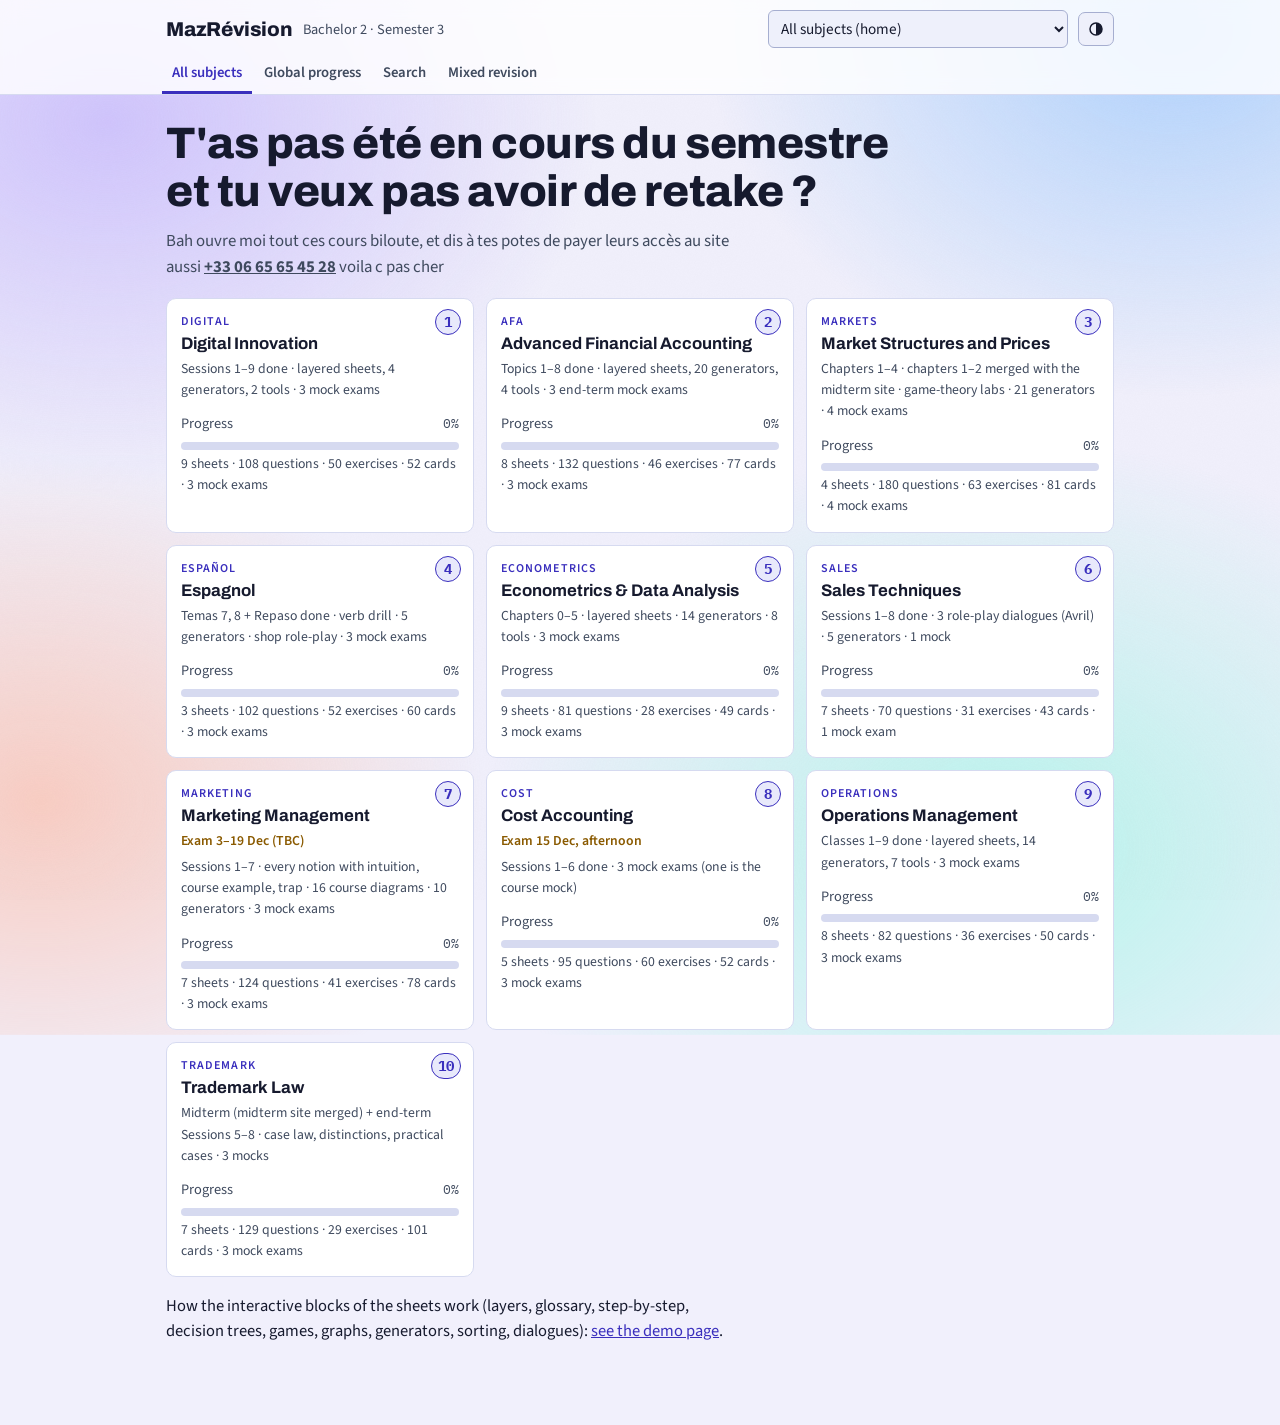
==== commit 303830c2: "change 2 for perfection" ====
--- a/site/index.html
+++ b/site/index.html
@@ -3,7 +3,7 @@
 <head>
 <meta charset="utf-8">
 <meta name="viewport" content="width=device-width,initial-scale=1,viewport-fit=cover">
-<title>Revision Ledger</title>
+<title>MazRévision</title>
 <!-- theme chosen with the header toggle, applied before the first paint -->
 <script>try{var p=JSON.parse(localStorage.getItem('revledger:prefs')||'{}');if(p.theme==='light'||p.theme==='dark')document.documentElement.setAttribute('data-theme',p.theme)}catch(e){}</script>
 <link rel="preconnect" href="https://fonts.googleapis.com">
--- a/site/assets/style.css
+++ b/site/assets/style.css
@@ -1,9 +1,9 @@
-/* Revision Ledger: shared design, taken from the AFA Revision Ledger.
+/* MazRévision: shared design, taken from the AFA Revision Ledger.
    Every colour is a token on :root, redefined for dark mode (system setting, or the header toggle through data-theme).
    Layout: sticky header (brand, subject selector, theme toggle, section tabs), single reading column (max 980px). */
 :root{
-  --paper:#f4f7f5; --surface:#ffffff; --ink:#15221d; --muted:#56675f; --rule:#d3dfd9; --rule-strong:#a9bdb4;
-  --ledger:#1b6a50; --ledger-soft:#e1efe9; --debit:#1f4c8c; --credit:#a3342b;
+  --paper:#eef0fb; --surface:#ffffff; --ink:#161a2e; --muted:#3f4a5e; --rule:#d6daf0; --rule-strong:#a6aed0;
+  --ledger:#3a2fbd; --ledger-soft:#e8e9fb; --debit:#1f4c8c; --credit:#a3342b;
   --ok:#1f7a45; --ok-soft:#e2f3e8; --bad:#b0352a; --bad-soft:#f8e4e1; --warn:#8a5a00; --warn-soft:#fbf0d9;
   --f-display:"Archivo","Helvetica Neue",Arial,sans-serif;
   --f-body:"Source Sans 3","Segoe UI",system-ui,sans-serif;
@@ -11,16 +11,44 @@
   color-scheme:light;
 }
 @media (prefers-color-scheme: dark){:root:not([data-theme="light"]){
-  --paper:#0e1412; --surface:#151e1a; --ink:#e2ebe6; --muted:#93a59c; --rule:#26342e; --rule-strong:#3d5048;
-  --ledger:#56b893; --ledger-soft:#173027; --debit:#86aef0; --credit:#ef8f84;
+  --paper:#0b1026; --surface:#141b36; --ink:#e8ecf8; --muted:#b4bdd8; --rule:#283056; --rule-strong:#475184;
+  --ledger:#bcc8ff; --ledger-soft:#232a5c; --debit:#86aef0; --credit:#ef8f84;
   --ok:#5fcb8a; --ok-soft:#163223; --bad:#f0897d; --bad-soft:#3a1d1a; --warn:#e5b65c; --warn-soft:#352a14; color-scheme:dark}}
 :root[data-theme="dark"]{
-  --paper:#0e1412; --surface:#151e1a; --ink:#e2ebe6; --muted:#93a59c; --rule:#26342e; --rule-strong:#3d5048;
-  --ledger:#56b893; --ledger-soft:#173027; --debit:#86aef0; --credit:#ef8f84;
+  --paper:#0b1026; --surface:#141b36; --ink:#e8ecf8; --muted:#b4bdd8; --rule:#283056; --rule-strong:#475184;
+  --ledger:#bcc8ff; --ledger-soft:#232a5c; --debit:#86aef0; --credit:#ef8f84;
   --ok:#5fcb8a; --ok-soft:#163223; --bad:#f0897d; --bad-soft:#3a1d1a; --warn:#e5b65c; --warn-soft:#352a14; color-scheme:dark}
+
+/* ===== BACKGROUND (mesh gradient): the only place to change the colours of the page background =====
+   --bg-base = flat colour under the blobs (also the fallback); --bg-1..4 = the four blobs (violet, blue, turquoise, pink/coral).
+   Light theme here, dark theme in the two dark blocks right below. Drift speed: --bg-drift. */
+:root{
+  --bg-base:#f1f0fc; --bg-1:rgba(196,181,253,.75); --bg-2:rgba(147,197,253,.70); --bg-3:rgba(153,246,228,.65); --bg-4:rgba(253,186,164,.65);
+  --bg-grain:.05; --bg-drift:55s; --glass:rgba(255,255,255,.82);
+}
+@media (prefers-color-scheme: dark){:root:not([data-theme="light"]){
+  --bg-base:#0a0f26; --bg-1:rgba(109,52,214,.40); --bg-2:rgba(37,99,235,.36); --bg-3:rgba(20,184,166,.24); --bg-4:rgba(236,72,153,.22);
+  --bg-grain:.07; --glass:rgba(20,27,54,.80)}}
+:root[data-theme="dark"]{
+  --bg-base:#0a0f26; --bg-1:rgba(109,52,214,.40); --bg-2:rgba(37,99,235,.36); --bg-3:rgba(20,184,166,.24); --bg-4:rgba(236,72,153,.22);
+  --bg-grain:.07; --glass:rgba(20,27,54,.80)}
+body{background:var(--bg-base)}
+/* fixed layers behind everything: blobs (drifting) and grain (static); no blur filter, no fixed attachment */
+body::before,body::after{content:"";position:fixed;pointer-events:none;z-index:-1}
+body::before{inset:-15%;
+  background:
+    radial-gradient(42% 45% at 18% 22%,var(--bg-1),transparent 70%),
+    radial-gradient(40% 45% at 82% 14%,var(--bg-2),transparent 70%),
+    radial-gradient(45% 50% at 72% 84%,var(--bg-3),transparent 70%),
+    radial-gradient(38% 42% at 14% 80%,var(--bg-4),transparent 70%);
+  will-change:transform}
+body::after{inset:0;opacity:var(--bg-grain);background-image:url("data:image/svg+xml,%3Csvg xmlns='http://www.w3.org/2000/svg' width='160' height='160'%3E%3Cfilter id='n'%3E%3CfeTurbulence type='fractalNoise' baseFrequency='.85' numOctaves='2' stitchTiles='stitch'/%3E%3CfeColorMatrix values='0 0 0 0 .5 0 0 0 0 .5 0 0 0 0 .5 0 0 0 1 0'/%3E%3C/filter%3E%3Crect width='160' height='160' filter='url(%23n)'/%3E%3C/svg%3E")}
+@media (prefers-reduced-motion:no-preference){body::before{animation:bg-drift var(--bg-drift) ease-in-out infinite alternate}}
+@keyframes bg-drift{from{transform:translate3d(-2%,-1.5%,0) scale(1)}to{transform:translate3d(2.5%,2%,0) scale(1.06)}}
+@media print{body::before,body::after{display:none}}
 *{box-sizing:border-box}
 html{-webkit-text-size-adjust:100%;text-size-adjust:100%}
-body{margin:0;background:var(--paper);color:var(--ink);font-family:var(--f-body);font-size:16.5px;line-height:1.55;padding-bottom:env(safe-area-inset-bottom,0px)}
+body{margin:0;color:var(--ink);font-family:var(--f-body);font-size:16.5px;line-height:1.55;padding-bottom:env(safe-area-inset-bottom,0px)}
 img{max-width:100%}
 [hidden]{display:none!important}
 a{color:var(--ledger)}
@@ -32,6 +60,9 @@
 .bar-row{display:flex;align-items:center;gap:10px;min-width:0}
 .brand{flex:none;color:var(--ink);text-decoration:none;font-family:var(--f-display);font-weight:800;font-size:1.25rem;letter-spacing:-.01em;white-space:nowrap}
 .tagline{flex:1 1 0;min-width:0;color:var(--muted);font-size:.9rem;white-space:nowrap;overflow:hidden;text-overflow:ellipsis;padding-top:3px}
+.home-btn{flex:none;display:inline-flex;align-items:center;gap:6px;height:34px;padding:0 10px;border:1px solid var(--rule-strong);border-radius:7px;background:var(--paper);color:var(--ink);font:600 .9rem var(--f-body);text-decoration:none}
+.home-btn svg{width:18px;height:18px;flex:none}.home-btn:hover{border-color:var(--ledger);color:var(--ledger)}
+.leave-box{border-color:var(--warn);background:var(--warn-soft);margin:0 0 16px}.leave-box p{margin:0 0 10px}.leave-box .row{display:flex;gap:8px;flex-wrap:wrap}
 .subj-sel{margin-left:auto;flex:0 1 300px;min-width:0}
 .theme-btn{flex:none;display:inline-grid;place-items:center;width:36px;height:34px;padding:0;border:1px solid var(--rule-strong);border-radius:7px;background:var(--paper);color:var(--ink);cursor:pointer}
 .theme-btn svg{width:18px;height:18px}
@@ -40,8 +71,10 @@
 nav.tabs a[aria-current="page"]{color:var(--ledger);border-bottom-color:var(--ledger)}
 nav.tabs a:hover{color:var(--ink)}
 @media (max-width:700px){.tagline{display:none}.subj-sel{flex:1 1 auto;max-width:none}}
-@media (max-width:420px){.brand{font-size:1.02rem}}
+@media (max-width:420px){.brand{font-size:1.02rem}.home-btn{width:36px;padding:0;justify-content:center}.home-btn span{display:none}}
 a:focus-visible,button:focus-visible,select:focus-visible,input:focus-visible,summary:focus-visible,[tabindex]:focus-visible{outline:2px solid var(--ledger);outline-offset:2px}
+
+@supports ((backdrop-filter:blur(8px)) or (-webkit-backdrop-filter:blur(8px))){header.top{background:var(--glass);-webkit-backdrop-filter:blur(10px);backdrop-filter:blur(10px)}}
 
 /* ---------- reading column and sheet typography ---------- */
 main{max-width:980px;margin:0 auto;padding-inline:16px;padding-block:24px 64px}
@@ -499,3 +532,6 @@
 .wb .mxlab.compact{background:transparent;border:none;padding:0;margin:0}
 .wb .tryit,.wb .play,.wb .game{margin:0}
 table.pm.pm-static td.mx-cell{cursor:default}table.pm.pm-static td.mx-cell:hover{background:var(--surface)}
+
+/* home presentation block */
+.hero{margin:0 0 18px}.hero h2{font-size:clamp(1.9rem,6.5vw,2.75rem);line-height:1.1;margin:0 0 12px}.hero .lede{margin:0}.hero .lede a{color:inherit;font-weight:700;white-space:nowrap}
